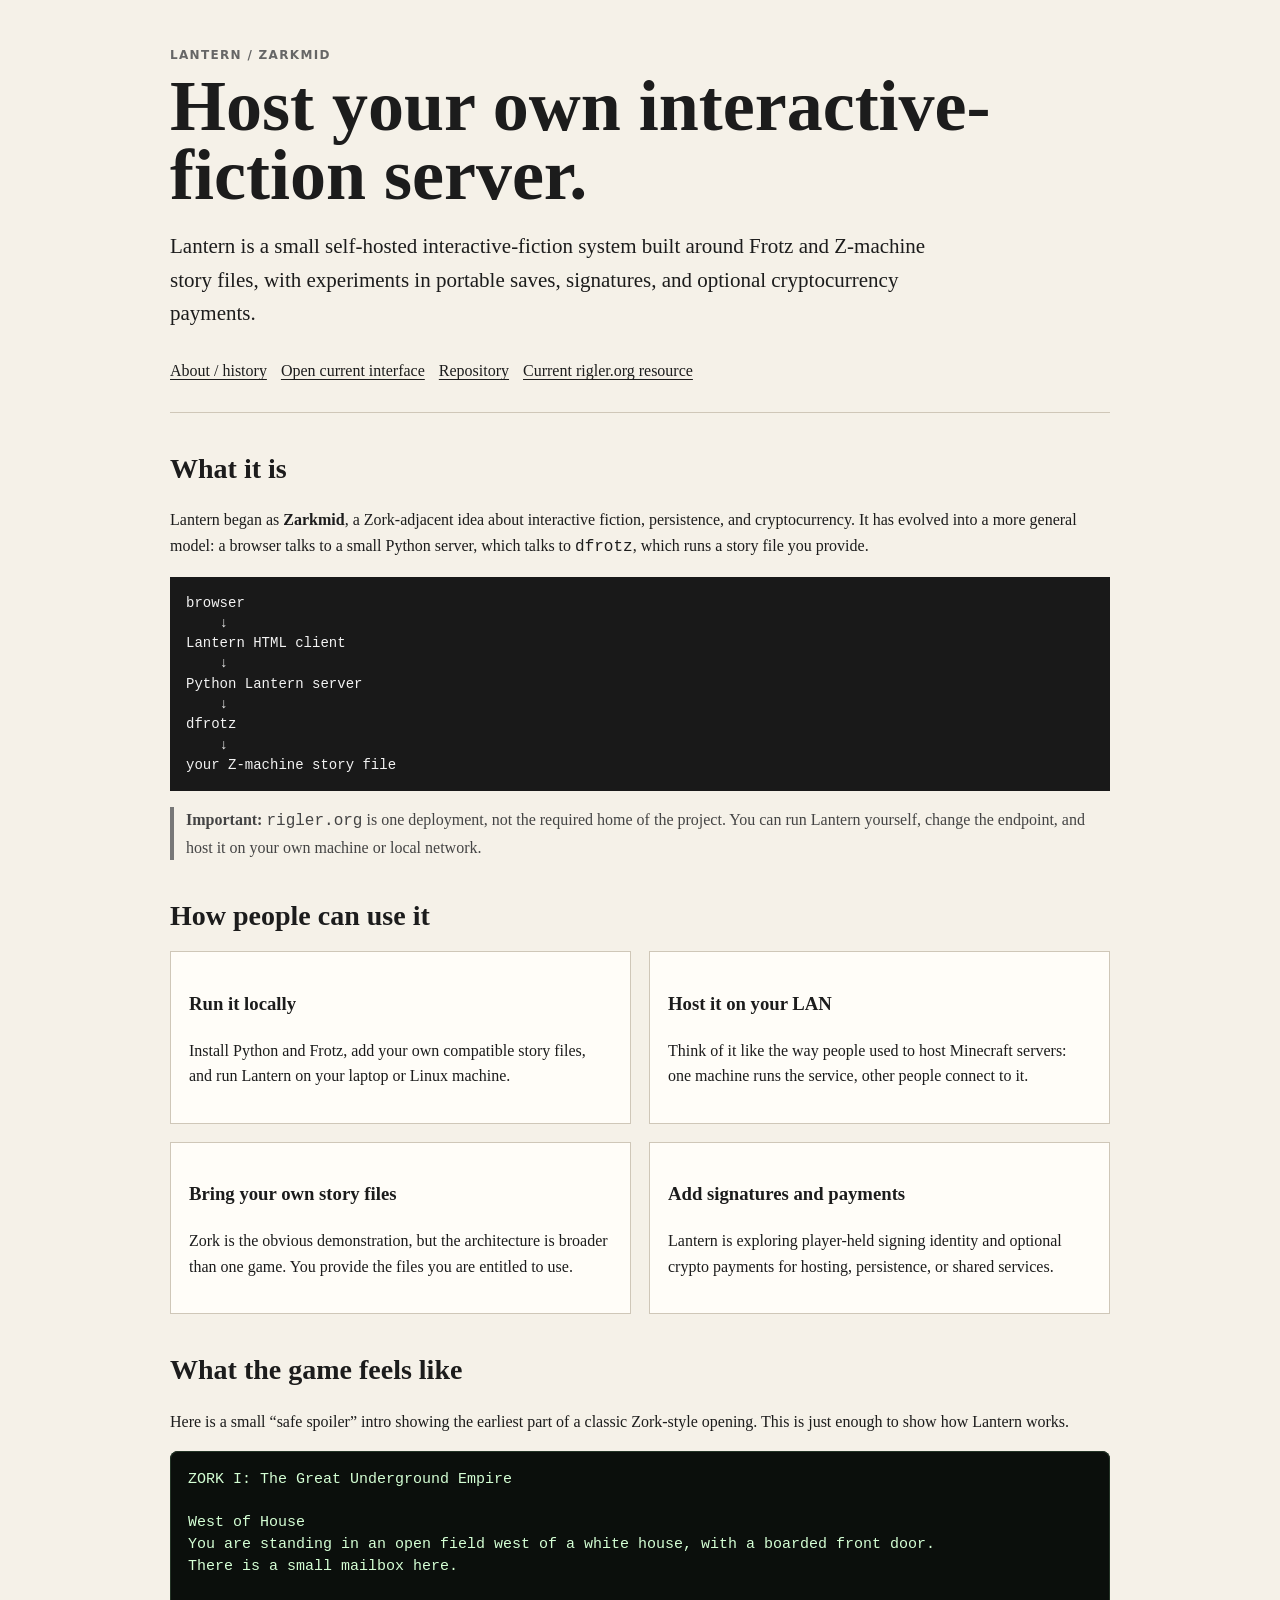
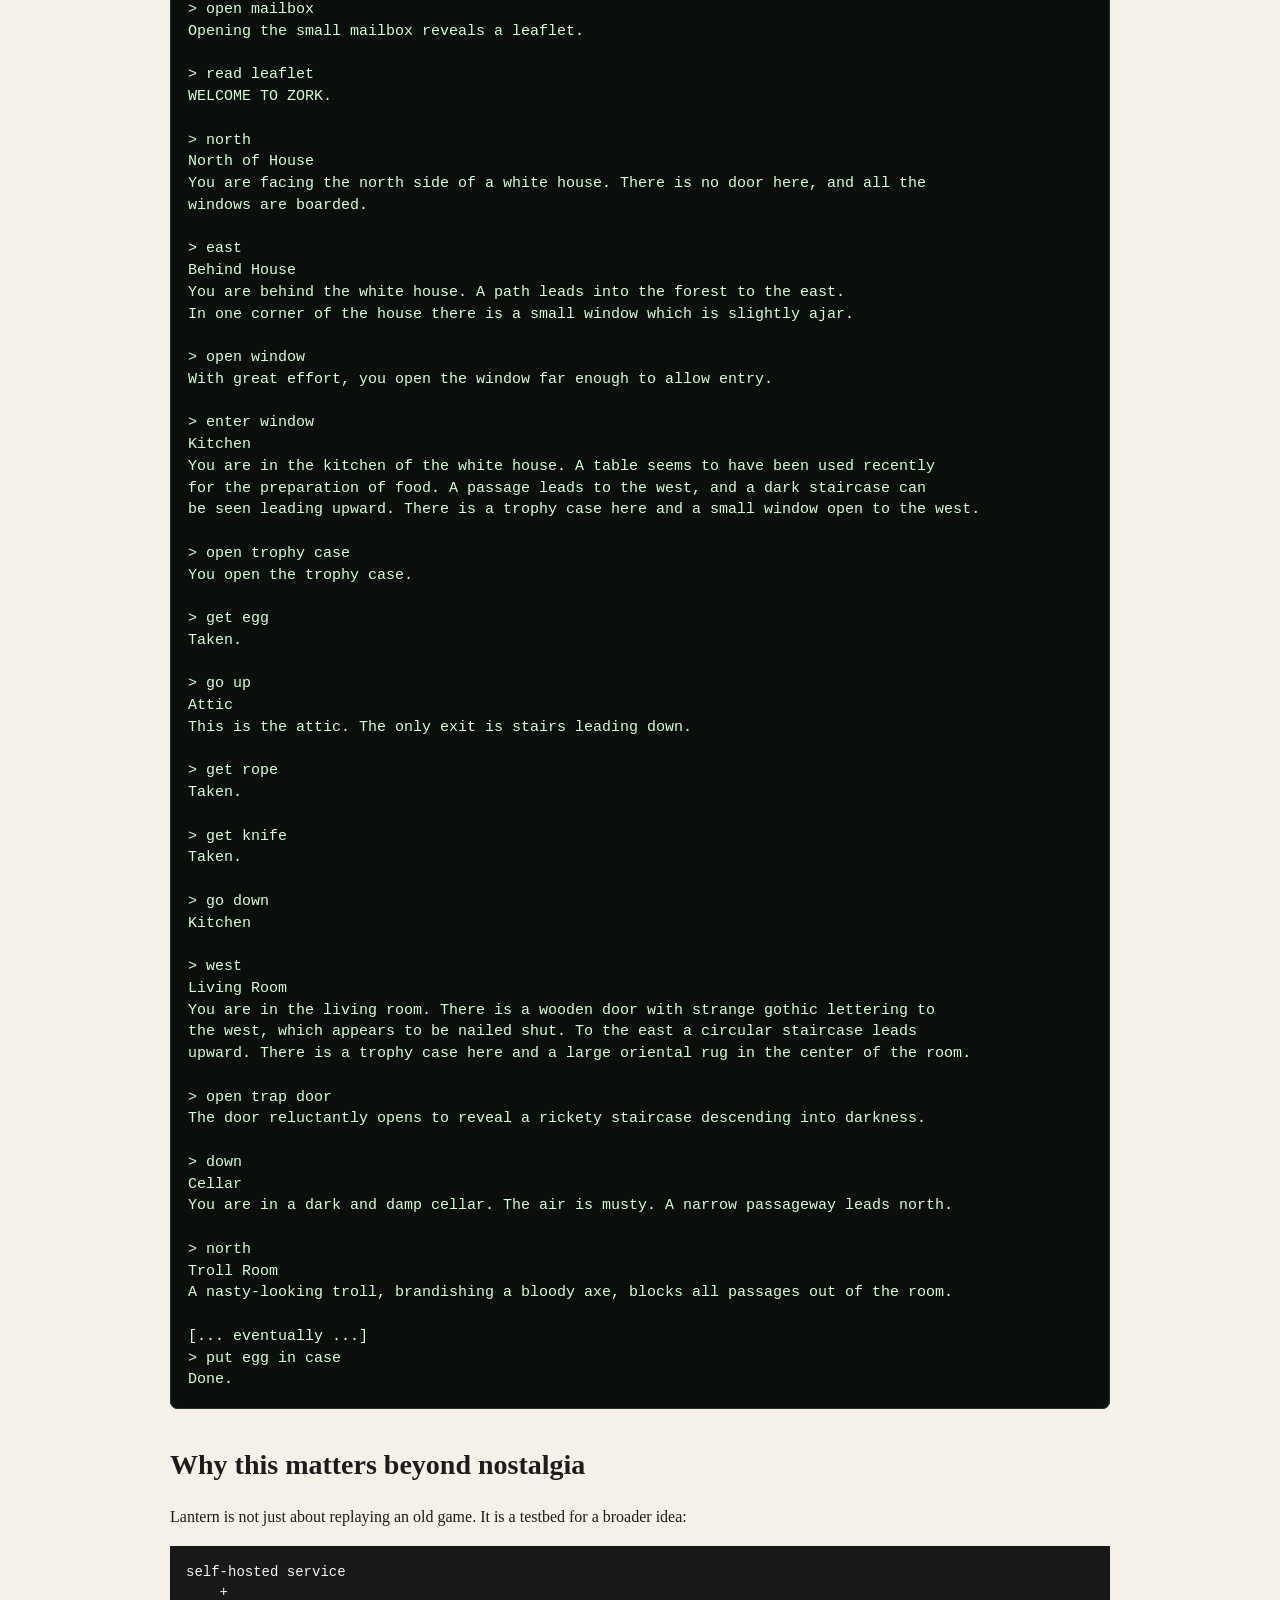
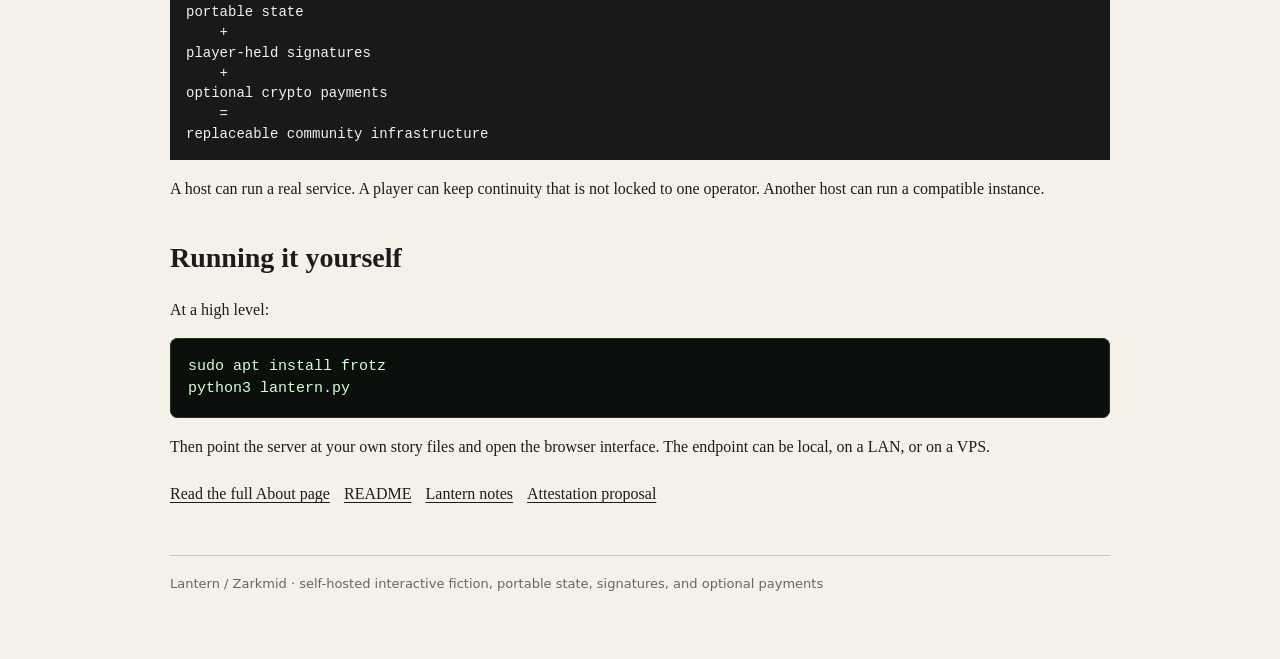
==== index.html @ f51d5b9d "Add index.html for Lantern project This commit adds a new HTML file for the Lantern project, which i" ====
<!doctype html>
<html lang="en">
<head>
<meta charset="utf-8">
<meta name="viewport" content="width=device-width,initial-scale=1">
<title>Lantern / Zarkmid</title>
<style>
:root{
  --bg:#111;
  --paper:#f5f1e8;
  --ink:#1c1c1c;
  --muted:#666;
  --line:#cfc7b8;
  --accent:#2d2d2d;
  --term:#0b0f0c;
  --phosphor:#d4ffd4;
}
*{box-sizing:border-box}
body{
  margin:0;
  background:var(--paper);
  color:var(--ink);
  font-family:Georgia,"Times New Roman",serif;
  line-height:1.6;
}
main{
  max-width:980px;
  margin:0 auto;
  padding:48px 20px 72px;
}
header{
  border-bottom:1px solid var(--line);
  padding-bottom:28px;
  margin-bottom:34px;
}
.eyebrow{
  font:600 12px/1.2 system-ui,sans-serif;
  letter-spacing:.11em;
  text-transform:uppercase;
  color:var(--muted);
}
h1{
  font-size:clamp(40px,7vw,72px);
  line-height:.95;
  margin:10px 0 18px;
}
.lede{
  font-size:21px;
  max-width:760px;
}
section{
  margin:34px 0;
}
h2{
  font-size:28px;
  margin:0 0 12px;
}
.grid{
  display:grid;
  grid-template-columns:repeat(2,minmax(0,1fr));
  gap:18px;
}
.card{
  border:1px solid var(--line);
  background:#fffdf8;
  padding:18px;
}
.actions a,
.card a,
.linkrow a{
  display:inline-block;
  margin:6px 10px 0 0;
  color:inherit;
  text-decoration-thickness:1px;
  text-underline-offset:3px;
}
.terminal{
  background:var(--term);
  color:var(--phosphor);
  border-radius:8px;
  padding:18px;
  font:15px/1.45 ui-monospace,SFMono-Regular,Menlo,Consolas,monospace;
  white-space:pre-wrap;
  box-shadow:inset 0 0 0 1px #233426;
}
.flow{
  background:#191919;
  color:#f3f3f3;
  padding:16px;
  white-space:pre-wrap;
  font:14px/1.45 ui-monospace,SFMono-Regular,Menlo,Consolas,monospace;
}
.note{
  border-left:4px solid #777;
  padding-left:12px;
  color:#444;
}
ul{
  padding-left:22px;
}
code{
  font-family:ui-monospace,SFMono-Regular,Menlo,Consolas,monospace;
}
footer{
  margin-top:48px;
  padding-top:20px;
  border-top:1px solid var(--line);
  color:var(--muted);
  font:13px system-ui,sans-serif;
}
@media (max-width:760px){
  .grid{grid-template-columns:1fr}
  .lede{font-size:18px}
}
</style>
</head>
<body>
<main>
  <header>
    <div class="eyebrow">Lantern / Zarkmid</div>
    <h1>Host your own interactive-fiction server.</h1>
    <p class="lede">
      Lantern is a small self-hosted interactive-fiction system built around
      Frotz and Z-machine story files, with experiments in portable saves,
      signatures, and optional cryptocurrency payments.
    </p>
    <div class="actions">
      <a href="about.html">About / history</a>
      <a href="lantern.html">Open current interface</a>
      <a href="https://github.com/johnrigler/zarkmid">Repository</a>
      <a href="https://rigler.org/">Current rigler.org resource</a>
    </div>
  </header>

  <section>
    <h2>What it is</h2>
    <p>
      Lantern began as <strong>Zarkmid</strong>, a Zork-adjacent idea about
      interactive fiction, persistence, and cryptocurrency. It has evolved into
      a more general model: a browser talks to a small Python server, which
      talks to <code>dfrotz</code>, which runs a story file you provide.
    </p>

    <div class="flow">browser
    ↓
Lantern HTML client
    ↓
Python Lantern server
    ↓
dfrotz
    ↓
your Z-machine story file</div>

    <p class="note">
      <strong>Important:</strong> <code>rigler.org</code> is one deployment,
      not the required home of the project. You can run Lantern yourself, change
      the endpoint, and host it on your own machine or local network.
    </p>
  </section>

  <section>
    <h2>How people can use it</h2>
    <div class="grid">
      <div class="card">
        <h3>Run it locally</h3>
        <p>
          Install Python and Frotz, add your own compatible story files, and run
          Lantern on your laptop or Linux machine.
        </p>
      </div>
      <div class="card">
        <h3>Host it on your LAN</h3>
        <p>
          Think of it like the way people used to host Minecraft servers: one
          machine runs the service, other people connect to it.
        </p>
      </div>
      <div class="card">
        <h3>Bring your own story files</h3>
        <p>
          Zork is the obvious demonstration, but the architecture is broader
          than one game. You provide the files you are entitled to use.
        </p>
      </div>
      <div class="card">
        <h3>Add signatures and payments</h3>
        <p>
          Lantern is exploring player-held signing identity and optional crypto
          payments for hosting, persistence, or shared services.
        </p>
      </div>
    </div>
  </section>

  <section>
    <h2>What the game feels like</h2>
    <p>
      Here is a small “safe spoiler” intro showing the earliest part of a
      classic Zork-style opening. This is just enough to show how Lantern works.
    </p>

    <div class="terminal">ZORK I: The Great Underground Empire

West of House
You are standing in an open field west of a white house, with a boarded front door.
There is a small mailbox here.

&gt; open mailbox
Opening the small mailbox reveals a leaflet.

&gt; read leaflet
WELCOME TO ZORK.

&gt; north
North of House
You are facing the north side of a white house. There is no door here, and all the
windows are boarded.

&gt; east
Behind House
You are behind the white house. A path leads into the forest to the east.
In one corner of the house there is a small window which is slightly ajar.

&gt; open window
With great effort, you open the window far enough to allow entry.

&gt; enter window
Kitchen
You are in the kitchen of the white house. A table seems to have been used recently
for the preparation of food. A passage leads to the west, and a dark staircase can
be seen leading upward. There is a trophy case here and a small window open to the west.

&gt; open trophy case
You open the trophy case.

&gt; get egg
Taken.

&gt; go up
Attic
This is the attic. The only exit is stairs leading down.

&gt; get rope
Taken.

&gt; get knife
Taken.

&gt; go down
Kitchen

&gt; west
Living Room
You are in the living room. There is a wooden door with strange gothic lettering to
the west, which appears to be nailed shut. To the east a circular staircase leads
upward. There is a trophy case here and a large oriental rug in the center of the room.

&gt; open trap door
The door reluctantly opens to reveal a rickety staircase descending into darkness.

&gt; down
Cellar
You are in a dark and damp cellar. The air is musty. A narrow passageway leads north.

&gt; north
Troll Room
A nasty-looking troll, brandishing a bloody axe, blocks all passages out of the room.

[... eventually ...]
&gt; put egg in case
Done.</div>
  </section>

  <section>
    <h2>Why this matters beyond nostalgia</h2>
    <p>
      Lantern is not just about replaying an old game. It is a testbed for a
      broader idea:
    </p>

    <div class="flow">self-hosted service
    +
portable state
    +
player-held signatures
    +
optional crypto payments
    =
replaceable community infrastructure</div>

    <p>
      A host can run a real service. A player can keep continuity that is not
      locked to one operator. Another host can run a compatible instance.
    </p>
  </section>

  <section>
    <h2>Running it yourself</h2>
    <p>At a high level:</p>
    <div class="terminal">sudo apt install frotz
python3 lantern.py</div>

    <p>
      Then point the server at your own story files and open the browser
      interface. The endpoint can be local, on a LAN, or on a VPS.
    </p>

    <div class="linkrow">
      <a href="about.html">Read the full About page</a>
      <a href="README.md">README</a>
      <a href="LANTERN.md">Lantern notes</a>
      <a href="ATTESTATION-PROPOSAL.md">Attestation proposal</a>
    </div>
  </section>

  <footer>
    Lantern / Zarkmid · self-hosted interactive fiction, portable state, signatures, and optional payments
  </footer>
</main>
</body>
</html>
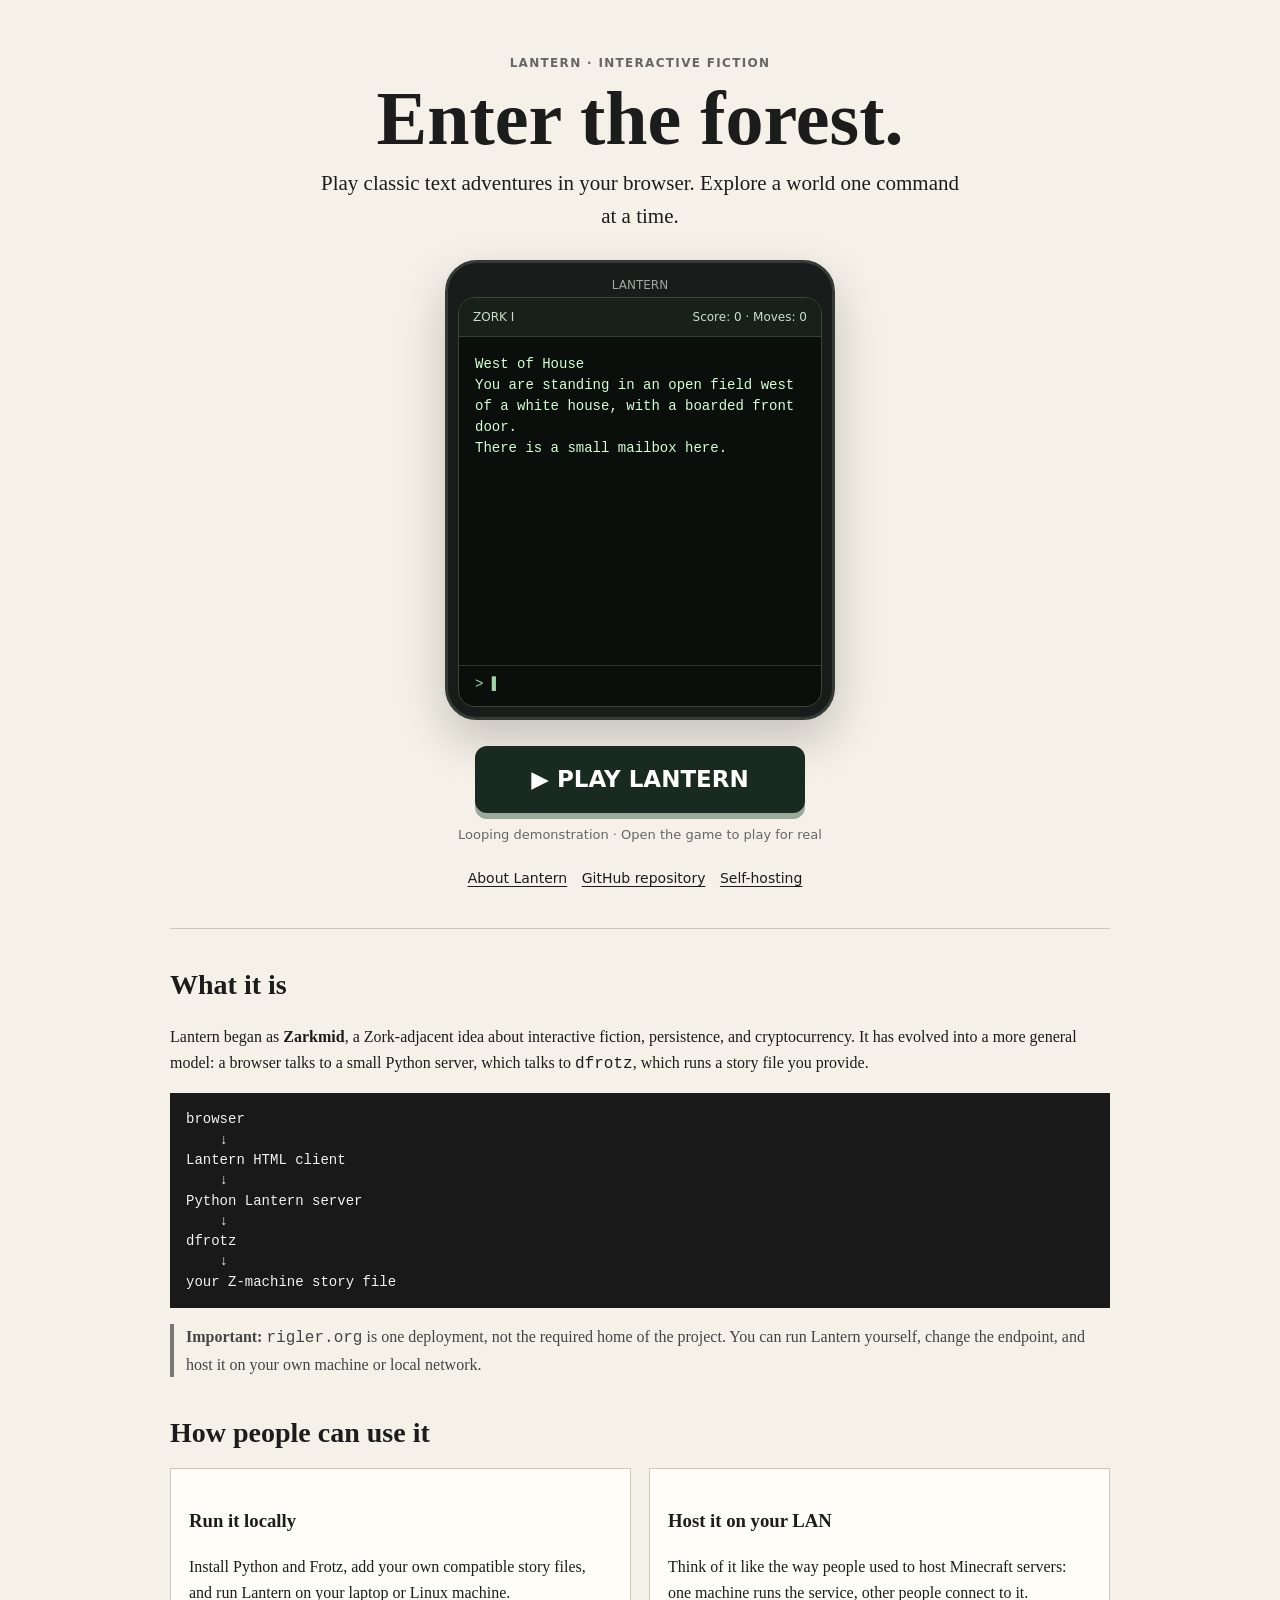
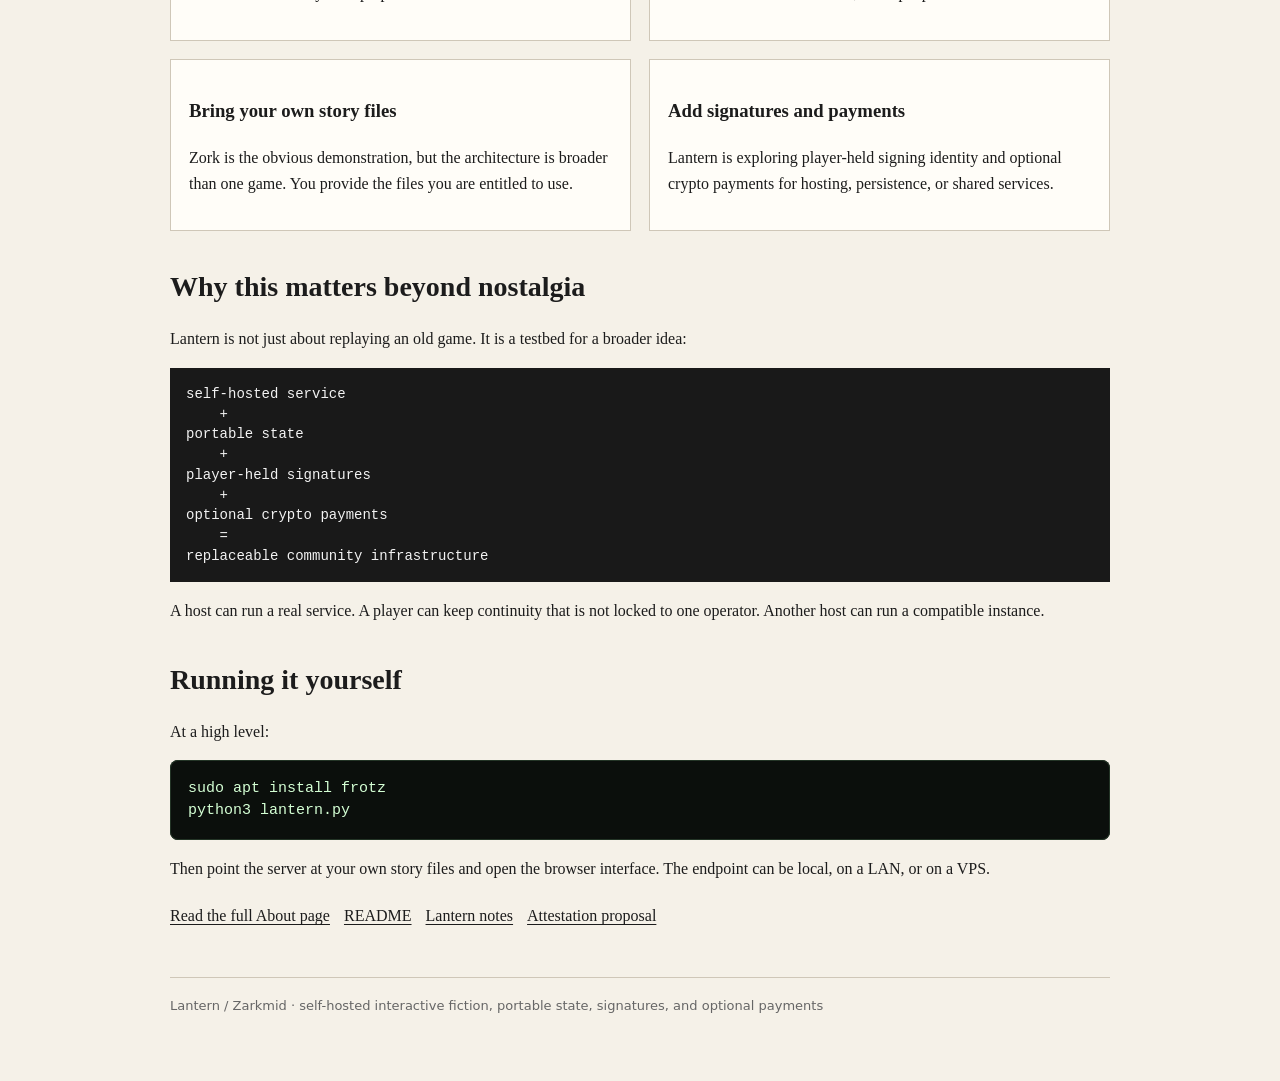
==== commit 66010e18: "Make Lantern Pages demo-first with looping phone preview and prominent play link" ====
--- a/index.html
+++ b/index.html
@@ -112,25 +112,54 @@
   .grid{grid-template-columns:1fr}
   .lede{font-size:18px}
 }
+
+/* Homepage game demonstration */
+.hero { text-align:center; border-bottom:1px solid var(--line); padding:8px 0 42px; }
+.hero h1 { font-size:clamp(42px,7vw,76px); margin:12px 0; }
+.hero .lede { max-width:640px; margin:0 auto 26px; font-size:clamp(17px,2.5vw,21px); }
+.hero-preview { width:min(100%,390px); margin:0 auto 26px; padding:10px; border:3px solid #343b37; border-radius:32px; background:#181c1a; box-shadow:0 20px 50px #0003; }
+.preview-top { height:24px; display:flex; align-items:center; justify-content:center; color:#9ca9a0; font:12px system-ui,sans-serif; }
+.preview-screen { background:#0b0f0c; border:1px solid #39463e; border-radius:17px; height:410px; min-height:340px; display:flex; flex-direction:column; overflow:hidden; text-align:left; }
+.preview-bar { background:#172119; border-bottom:1px solid #2f4433; color:#c7e1c7; font:12px system-ui,sans-serif; padding:12px 14px; display:flex; justify-content:space-between; }
+.preview-transcript { flex:1; min-height:0; margin:0; padding:17px 16px 8px; color:#d4ffd4; white-space:pre-wrap; overflow:hidden; overflow-wrap:anywhere; font:14px/1.5 ui-monospace,SFMono-Regular,Menlo,Consolas,monospace; }
+.preview-prompt { padding:10px 16px 14px; border-top:1px solid #29382d; color:#9ed6a4; font:14px ui-monospace,monospace; }
+.preview-prompt::after { content:"▌"; animation:blink 1s steps(1) infinite; }
+@keyframes blink { 50%{opacity:0} }
+.play-link { display:inline-block; min-width:min(100%,330px); padding:18px 24px; background:#192b20; color:white!important; border:2px solid #192b20; border-radius:12px; text-align:center; font:700 clamp(19px,3vw,23px)/1.2 system-ui,sans-serif; text-decoration:none; box-shadow:0 6px 0 #9aa99a; }
+.play-link:hover,.play-link:focus-visible { background:#304c36; outline:3px solid #a0bba4; outline-offset:3px; }
+.preview-caption { color:var(--muted); font:13px system-ui,sans-serif; margin:14px 0 0; }
+.hero .actions { margin-top:22px; font:14px system-ui,sans-serif; }
+@media(max-width:480px) { main{padding:20px 15px 50px} .preview-screen{height:365px} .hero{padding-bottom:26px} }
+@media(prefers-reduced-motion:reduce){ .preview-prompt::after { animation:none } .play-link{box-shadow:none} }
+
 </style>
 </head>
 <body>
 <main>
-  <header>
-    <div class="eyebrow">Lantern / Zarkmid</div>
-    <h1>Host your own interactive-fiction server.</h1>
-    <p class="lede">
-      Lantern is a small self-hosted interactive-fiction system built around
-      Frotz and Z-machine story files, with experiments in portable saves,
-      signatures, and optional cryptocurrency payments.
-    </p>
+
+  <header class="hero">
+    <div class="eyebrow">Lantern · Interactive fiction</div>
+    <h1>Enter the forest.</h1>
+    <p class="lede">Play classic text adventures in your browser. Explore a world one command at a time.</p>
+    <div class="hero-preview" aria-label="Animated demonstration of Lantern gameplay">
+      <div class="preview-top">LANTERN</div>
+      <div class="preview-screen">
+        <div class="preview-bar"><span>ZORK I</span><span>Score: 0 · Moves: 0</span></div>
+        <pre id="previewTranscript" class="preview-transcript" aria-hidden="true">West of House
+You are standing in an open field west of a white house, with a boarded front door.
+There is a small mailbox here.</pre>
+        <div class="preview-prompt" aria-hidden="true">&gt; <span id="previewCommand"></span></div>
+      </div>
+    </div>
+    <a class="play-link" href="lantern.html">▶ PLAY LANTERN</a>
+    <p class="preview-caption">Looping demonstration · Open the game to play for real</p>
     <div class="actions">
-      <a href="about.html">About / history</a>
-      <a href="lantern.html">Open current interface</a>
-      <a href="https://github.com/johnrigler/zarkmid">Repository</a>
-      <a href="https://rigler.org/">Current rigler.org resource</a>
+      <a href="about.html">About Lantern</a>
+      <a href="https://github.com/johnrigler/lantern">GitHub repository</a>
+      <a href="LANTERN.md">Self-hosting</a>
     </div>
   </header>
+
 
   <section>
     <h2>What it is</h2>
@@ -192,86 +221,7 @@
     </div>
   </section>
 
-  <section>
-    <h2>What the game feels like</h2>
-    <p>
-      Here is a small “safe spoiler” intro showing the earliest part of a
-      classic Zork-style opening. This is just enough to show how Lantern works.
-    </p>
-
-    <div class="terminal">ZORK I: The Great Underground Empire
-
-West of House
-You are standing in an open field west of a white house, with a boarded front door.
-There is a small mailbox here.
-
-&gt; open mailbox
-Opening the small mailbox reveals a leaflet.
-
-&gt; read leaflet
-WELCOME TO ZORK.
-
-&gt; north
-North of House
-You are facing the north side of a white house. There is no door here, and all the
-windows are boarded.
-
-&gt; east
-Behind House
-You are behind the white house. A path leads into the forest to the east.
-In one corner of the house there is a small window which is slightly ajar.
-
-&gt; open window
-With great effort, you open the window far enough to allow entry.
-
-&gt; enter window
-Kitchen
-You are in the kitchen of the white house. A table seems to have been used recently
-for the preparation of food. A passage leads to the west, and a dark staircase can
-be seen leading upward. There is a trophy case here and a small window open to the west.
-
-&gt; open trophy case
-You open the trophy case.
-
-&gt; get egg
-Taken.
-
-&gt; go up
-Attic
-This is the attic. The only exit is stairs leading down.
-
-&gt; get rope
-Taken.
-
-&gt; get knife
-Taken.
-
-&gt; go down
-Kitchen
-
-&gt; west
-Living Room
-You are in the living room. There is a wooden door with strange gothic lettering to
-the west, which appears to be nailed shut. To the east a circular staircase leads
-upward. There is a trophy case here and a large oriental rug in the center of the room.
-
-&gt; open trap door
-The door reluctantly opens to reveal a rickety staircase descending into darkness.
-
-&gt; down
-Cellar
-You are in a dark and damp cellar. The air is musty. A narrow passageway leads north.
-
-&gt; north
-Troll Room
-A nasty-looking troll, brandishing a bloody axe, blocks all passages out of the room.
-
-[... eventually ...]
-&gt; put egg in case
-Done.</div>
-  </section>
-
-  <section>
+<section>
     <h2>Why this matters beyond nostalgia</h2>
     <p>
       Lantern is not just about replaying an old game. It is a testbed for a
@@ -317,5 +267,57 @@
     Lantern / Zarkmid · self-hosted interactive fiction, portable state, signatures, and optional payments
   </footer>
 </main>
+
+<script>
+(() => {
+  const output = document.getElementById("previewTranscript");
+  const prompt = document.getElementById("previewCommand");
+  if (!output || !prompt) return;
+  const opening = "West of House\nYou are standing in an open field west of a white house, with a boarded front door.\nThere is a small mailbox here.";
+  const turns = [
+    ["open mailbox", "Opening the small mailbox reveals a leaflet."],
+    ["read leaflet", "WELCOME TO ZORK!\n\nZORK is a game of adventure, danger, and low cunning."],
+    ["north", "North of House\nYou are facing the north side of a white house. There is no door here, and all the windows are boarded."],
+    ["east", "Behind House\nYou are behind the white house. A path leads into the forest to the east."],
+    ["east", "Forest Path\nThis is a path winding through a dimly lit forest."]
+  ];
+  const reducedMotion = window.matchMedia("(prefers-reduced-motion: reduce)").matches;
+  if (reducedMotion) {
+    output.textContent = opening + "\n\n> open mailbox\n" + turns[0][1] + "\n\n> north\n" + turns[2][1];
+    return;
+  }
+  const sleep = ms => new Promise(resolve => setTimeout(resolve, ms));
+  const visible = () => !document.hidden;
+  let generation = 0;
+  document.addEventListener("visibilitychange", () => { if (visible()) generation++; });
+  async function loop() {
+    while (true) {
+      const run = generation;
+      output.textContent = opening;
+      prompt.textContent = "";
+      await sleep(1700);
+      if (run !== generation) continue;
+      for (const [command, response] of turns) {
+        if (run !== generation) break;
+        for (const ch of command) {
+          if (run !== generation) break;
+          prompt.textContent += ch;
+          await sleep(105);
+        }
+        if (run !== generation) break;
+        await sleep(500);
+        output.textContent += "\n\n> " + command + "\n" + response;
+        // Show the latest lines just as a phone-sized terminal would.
+        output.scrollTop = output.scrollHeight;
+        prompt.textContent = "";
+        await sleep(2300);
+      }
+      if (run === generation) await sleep(2300);
+    }
+  }
+  loop();
+})();
+</script>
+
 </body>
 </html>
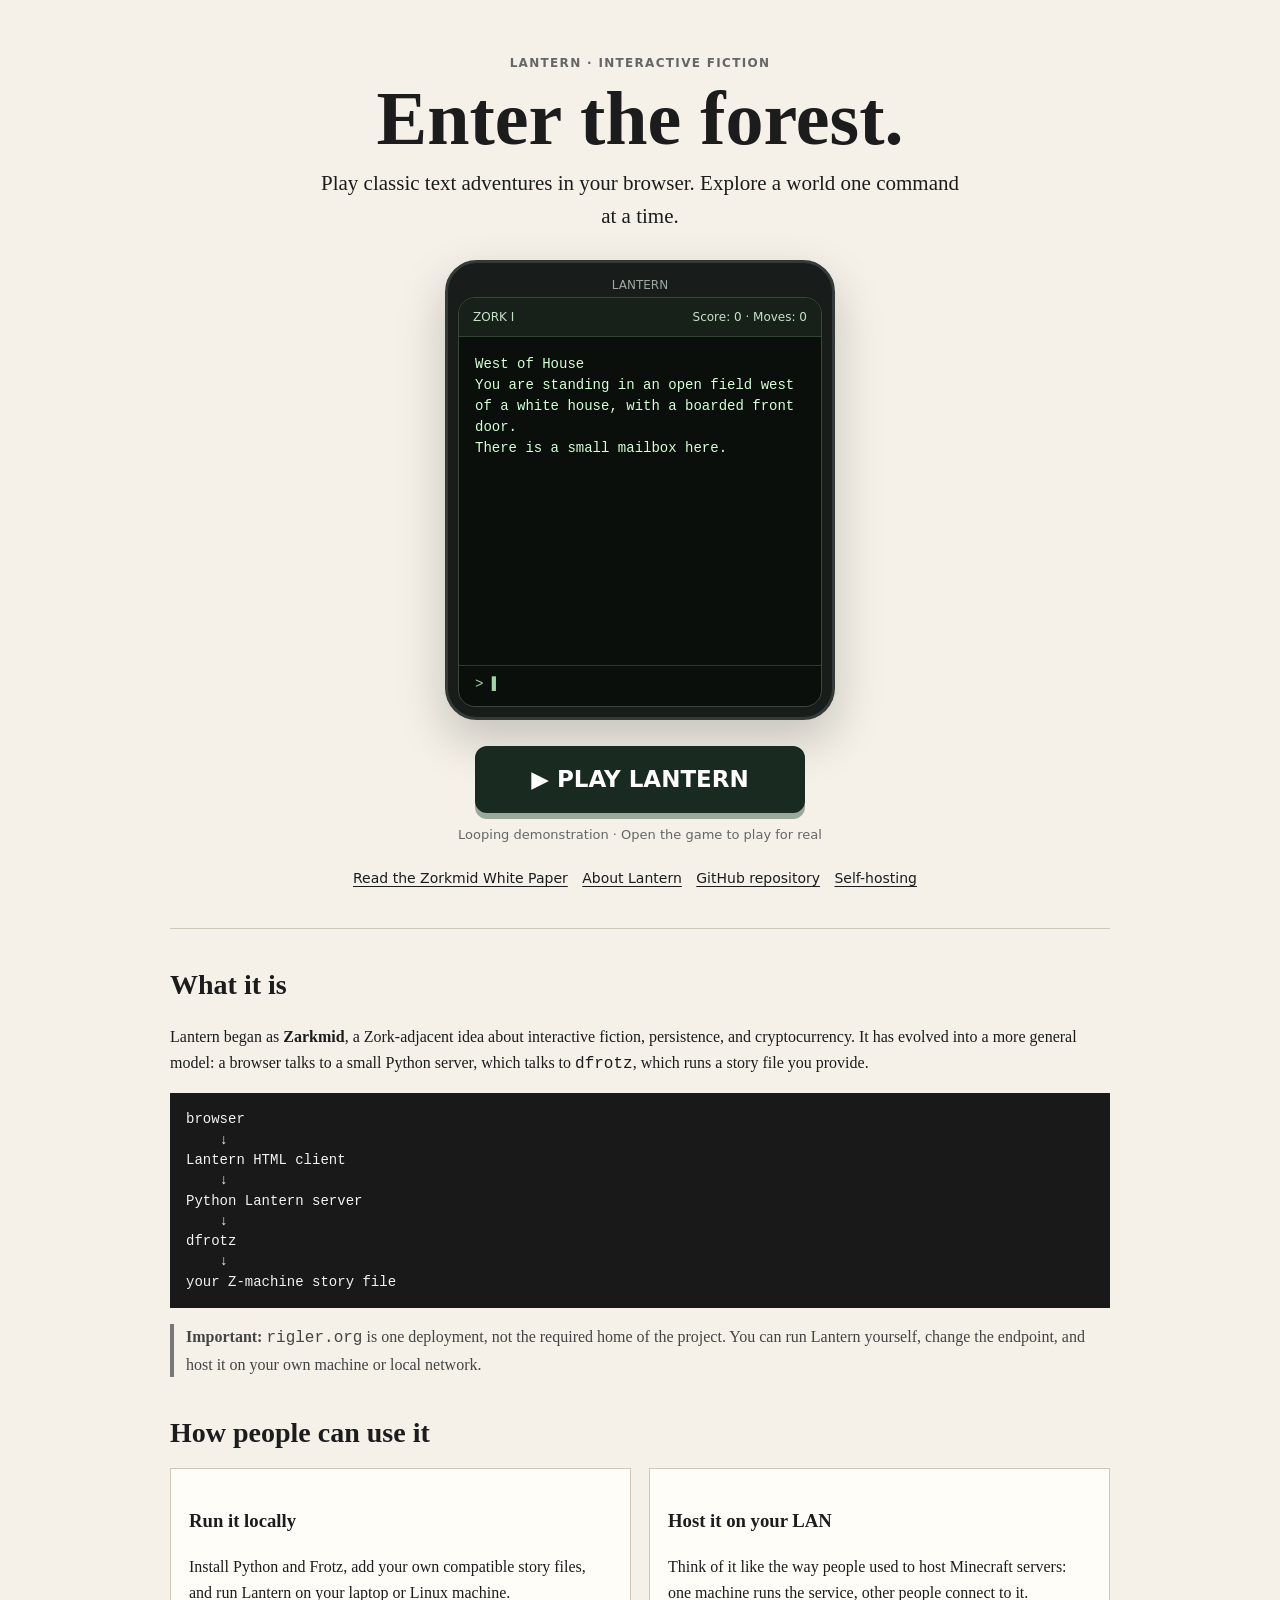
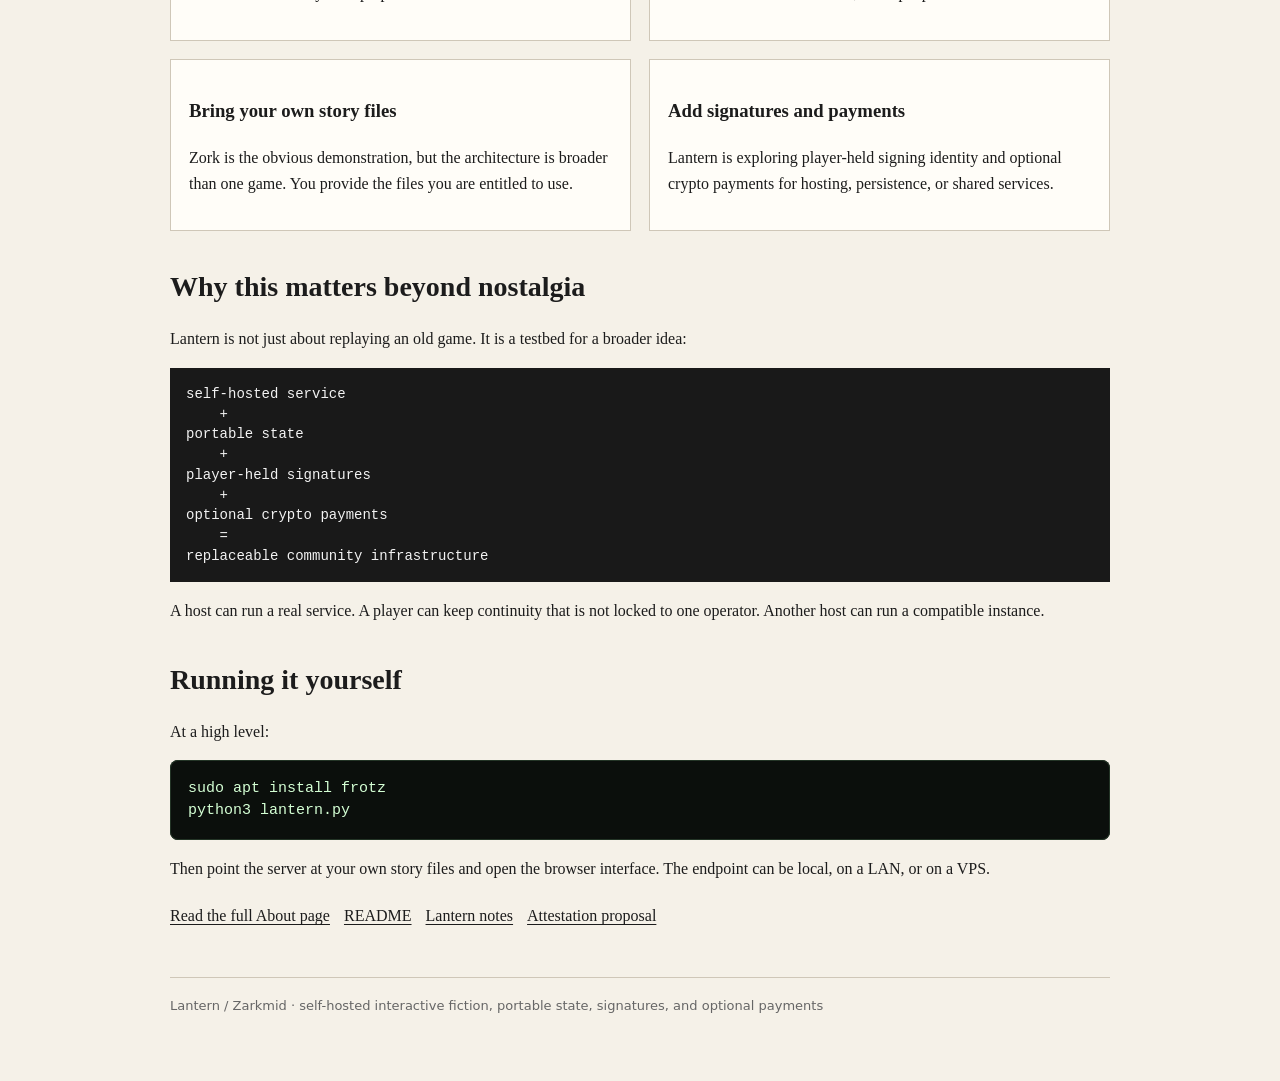
==== commit e4e700a7: "Link in-world Zorkmid white paper from Lantern" ====
--- a/index.html
+++ b/index.html
@@ -154,6 +154,7 @@
     <a class="play-link" href="lantern.html">▶ PLAY LANTERN</a>
     <p class="preview-caption">Looping demonstration · Open the game to play for real</p>
     <div class="actions">
+      <a href="ZORKMID-WHITEPAPER.md">Read the Zorkmid White Paper</a>
       <a href="about.html">About Lantern</a>
       <a href="https://github.com/johnrigler/lantern">GitHub repository</a>
       <a href="LANTERN.md">Self-hosting</a>
@@ -245,7 +246,7 @@
   </section>
 
   <section>
-    <h2>Running it yourself</h2>
+    <h2 id="self-hosting">Running it yourself</h2>
     <p>At a high level:</p>
     <div class="terminal">sudo apt install frotz
 python3 lantern.py</div>
